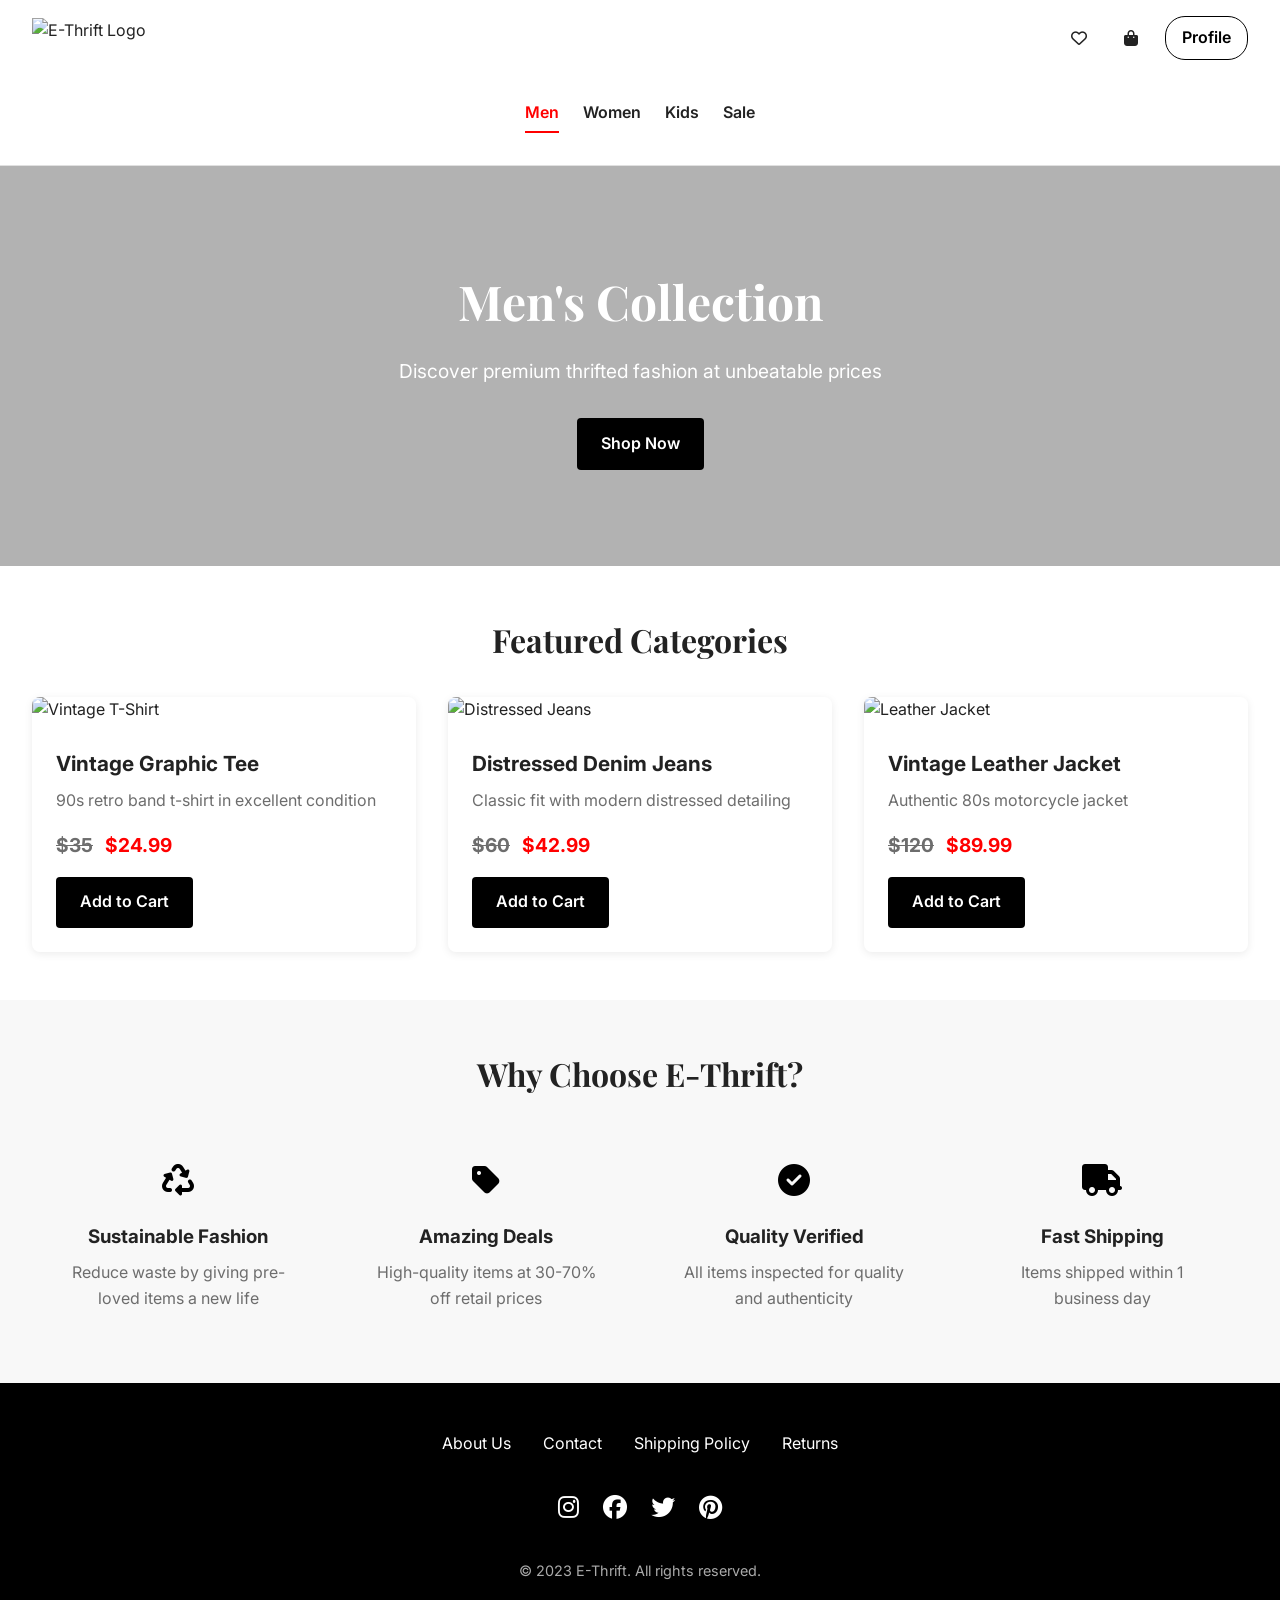
==== men.html @ 130fa540 "Create men.html" ====
<!DOCTYPE html>
<html lang="en">
<head>
  <meta charset="UTF-8">
  <meta name="viewport" content="width=device-width, initial-scale=1.0">
  <title>Men's Collection | E-Thrift</title>
  <link href="https://fonts.googleapis.com/css2?family=Inter:wght@300;400;600;700&family=Playfair+Display:wght@400;600&display=swap" rel="stylesheet">
  <link rel="stylesheet" href="https://cdnjs.cloudflare.com/ajax/libs/font-awesome/6.4.0/css/all.min.css">
  <style>
    :root {
      --primary: #000000;
      --secondary: #ffffff;
      --accent: #ff0000;
      --bg-light: #f8f8f8;
      --text-dark: #222222;
      --text-light: #ffffff;
      --text-grey: #6d6d6d;
      --border-gray: #e0e0e0;
      --transition: all 0.3s cubic-bezier(0.16, 1, 0.3, 1);
      --shadow-sm: 0 2px 8px rgba(0, 0, 0, 0.08);
      --shadow-md: 0 4px 12px rgba(0, 0, 0, 0.12);
    }

    * {
      margin: 0;
      padding: 0;
      box-sizing: border-box;
    }

    body {
      font-family: 'Inter', sans-serif;
      background-color: var(--secondary);
      color: var(--text-dark);
      line-height: 1.6;
    }

    /* Header Styles */
    header {
      position: sticky;
      top: 0;
      background-color: var(--secondary);
      border-bottom: 1px solid var(--border-gray);
      z-index: 100;
      padding: 1rem 2rem;
    }

    .header-container {
      max-width: 1400px;
      margin: 0 auto;
    }

    .header-top {
      display: flex;
      justify-content: space-between;
      align-items: center;
      padding-bottom: 1rem;
    }

    .logo {
      height: 40px;
    }

    .header-actions {
      display: flex;
      gap: 1rem;
      align-items: center;
    }

    .icon-box {
      position: relative;
      width: 36px;
      height: 36px;
      display: flex;
      align-items: center;
      justify-content: center;
      border-radius: 50%;
      transition: var(--transition);
      cursor: pointer;
    }

    .icon-box:hover {
      background-color: var(--bg-light);
    }

    .profile-link {
      padding: 0.5rem 1rem;
      border: 1px solid var(--primary);
      border-radius: 20px;
      font-weight: 600;
      text-decoration: none;
      color: var(--primary);
      transition: var(--transition);
    }

    .profile-link:hover {
      background-color: var(--primary);
      color: var(--secondary);
    }

    /* Navigation */
    nav {
      display: flex;
      justify-content: center;
      padding: 1rem 0;
    }

    .nav-container {
      display: flex;
      gap: 1.5rem;
    }

    .nav-link {
      text-decoration: none;
      color: var(--text-dark);
      font-weight: 600;
      padding: 0.5rem 0;
      position: relative;
    }

    .nav-link::after {
      content: '';
      position: absolute;
      bottom: 0;
      left: 0;
      width: 0;
      height: 2px;
      background-color: var(--primary);
      transition: var(--transition);
    }

    .nav-link:hover::after {
      width: 100%;
    }

    .nav-link.active {
      color: var(--accent);
    }

    .nav-link.active::after {
      background-color: var(--accent);
      width: 100%;
    }

    /* Hero Banner */
    .men-hero {
      height: 400px;
      background: linear-gradient(rgba(0,0,0,0.3), rgba(0,0,0,0.3)), 
                  url('https://images.unsplash.com/photo-1595950653106-6c9ebd614d3a?ixlib=rb-1.2.1&auto=format&fit=crop&w=1350&q=80');
      background-size: cover;
      background-position: center;
      display: flex;
      align-items: center;
      justify-content: center;
      color: var(--text-light);
      text-align: center;
    }

    .hero-content h1 {
      font-family: 'Playfair Display', serif;
      font-size: 3rem;
      margin-bottom: 1rem;
    }

    .hero-content p {
      font-size: 1.2rem;
      max-width: 600px;
      margin: 0 auto 2rem;
    }

    /* Product Categories */
    .categories {
      padding: 3rem 2rem;
      max-width: 1400px;
      margin: 0 auto;
    }

    .section-title {
      font-family: 'Playfair Display', serif;
      font-size: 2rem;
      margin-bottom: 2rem;
      text-align: center;
    }

    .category-grid {
      display: grid;
      grid-template-columns: repeat(auto-fill, minmax(300px, 1fr));
      gap: 2rem;
    }

    .category-card {
      border-radius: 8px;
      overflow: hidden;
      box-shadow: var(--shadow-sm);
      transition: var(--transition);
    }

    .category-card:hover {
      transform: translateY(-5px);
      box-shadow: var(--shadow-md);
    }

    .category-img {
      height: 300px;
      width: 100%;
      object-fit: cover;
    }

    .category-info {
      padding: 1.5rem;
    }

    .category-info h3 {
      font-size: 1.3rem;
      margin-bottom: 0.5rem;
    }

    .category-info p {
      color: var(--text-grey);
      margin-bottom: 1rem;
    }

    .price {
      font-weight: 700;
      font-size: 1.2rem;
      margin-bottom: 1rem;
      display: block;
    }

    .original-price {
      text-decoration: line-through;
      color: var(--text-grey);
      margin-right: 0.5rem;
    }

    .discounted-price {
      color: var(--accent);
    }

    .btn {
      display: inline-block;
      padding: 0.8rem 1.5rem;
      background-color: var(--primary);
      color: var(--secondary);
      border: none;
      border-radius: 4px;
      font-weight: 600;
      text-decoration: none;
      cursor: pointer;
      transition: var(--transition);
    }

    .btn:hover {
      background-color: #333;
    }

    /* Features Section */
    .features {
      background-color: var(--bg-light);
      padding: 3rem 2rem;
      text-align: center;
    }

    .features-grid {
      display: grid;
      grid-template-columns: repeat(auto-fit, minmax(250px, 1fr));
      gap: 2rem;
      max-width: 1200px;
      margin: 0 auto;
    }

    .feature-card {
      padding: 1.5rem;
    }

    .feature-icon {
      font-size: 2rem;
      margin-bottom: 1rem;
      color: var(--primary);
    }

    .feature-card h3 {
      margin-bottom: 0.5rem;
    }

    .feature-card p {
      color: var(--text-grey);
    }

    /* Footer */
    footer {
      background-color: var(--primary);
      color: var(--secondary);
      padding: 3rem 2rem;
      text-align: center;
    }

    .footer-links {
      display: flex;
      justify-content: center;
      gap: 2rem;
      margin-bottom: 2rem;
    }

    .footer-link {
      color: var(--secondary);
      text-decoration: none;
      transition: var(--transition);
    }

    .footer-link:hover {
      color: #ccc;
    }

    .social-links {
      display: flex;
      justify-content: center;
      gap: 1.5rem;
      margin-bottom: 2rem;
    }

    .social-link {
      color: var(--secondary);
      font-size: 1.5rem;
      transition: var(--transition);
    }

    .social-link:hover {
      transform: translateY(-3px);
    }

    .copyright {
      color: #aaa;
      font-size: 0.9rem;
    }

    /* Responsive */
    @media (max-width: 768px) {
      .hero-content h1 {
        font-size: 2rem;
      }
      
      .nav-container {
        gap: 1rem;
      }
      
      .category-grid {
        grid-template-columns: 1fr;
      }
    }
  </style>
</head>
<body>
  <header>
    <div class="header-container">
      <div class="header-top">
        <img src="assets/logo.png" alt="E-Thrift Logo" class="logo">
        <div class="header-actions">
          <div class="icon-box">
            <i class="far fa-heart"></i>
          </div>
          <div class="icon-box">
            <i class="fas fa-shopping-bag"></i>
          </div>
          <a href="#profile" class="profile-link">
            Profile
          </a>
        </div>
      </div>

      <nav>
        <div class="nav-container">
          <a href="#" class="nav-link active">Men</a>
          <a href="#" class="nav-link">Women</a>
          <a href="#" class="nav-link">Kids</a>
          <a href="#" class="nav-link">Sale</a>
        </div>
      </nav>
    </div>
  </header>

  <section class="men-hero">
    <div class="hero-content">
      <h1>Men's Collection</h1>
      <p>Discover premium thrifted fashion at unbeatable prices</p>
      <a href="#shop" class="btn">Shop Now</a>
    </div>
  </section>

  <section class="categories" id="shop">
    <h2 class="section-title">Featured Categories</h2>
    <div class="category-grid">
      <!-- T-Shirt -->
      <div class="category-card">
        <img src="https://images.unsplash.com/photo-1521572163474-6864f9cf17ab?ixlib=rb-1.2.1&auto=format&fit=crop&w=800&q=80" 
             alt="Vintage T-Shirt" class="category-img">
        <div class="category-info">
          <h3>Vintage Graphic Tee</h3>
          <p>90s retro band t-shirt in excellent condition</p>
          <span class="price">
            <span class="original-price">$35</span>
            <span class="discounted-price">$24.99</span>
          </span>
          <a href="#" class="btn">Add to Cart</a>
        </div>
      </div>

      <!-- Jeans -->
      <div class="category-card">
        <img src="https://images.unsplash.com/photo-1541099649105-f69ad21f3246?ixlib=rb-1.2.1&auto=format&fit=crop&w=800&q=80" 
             alt="Distressed Jeans" class="category-img">
        <div class="category-info">
          <h3>Distressed Denim Jeans</h3>
          <p>Classic fit with modern distressed detailing</p>
          <span class="price">
            <span class="original-price">$60</span>
            <span class="discounted-price">$42.99</span>
          </span>
          <a href="#" class="btn">Add to Cart</a>
        </div>
      </div>

      <!-- Jacket -->
      <div class="category-card">
        <img src="https://images.unsplash.com/photo-1551028719-00167b16eac5?ixlib=rb-1.2.1&auto=format&fit=crop&w=800&q=80" 
             alt="Leather Jacket" class="category-img">
        <div class="category-info">
          <h3>Vintage Leather Jacket</h3>
          <p>Authentic 80s motorcycle jacket</p>
          <span class="price">
            <span class="original-price">$120</span>
            <span class="discounted-price">$89.99</span>
          </span>
          <a href="#" class="btn">Add to Cart</a>
        </div>
      </div>
    </div>
  </section>

  <section class="features">
    <h2 class="section-title">Why Choose E-Thrift?</h2>
    <div class="features-grid">
      <div class="feature-card">
        <div class="feature-icon">
          <i class="fas fa-recycle"></i>
        </div>
        <h3>Sustainable Fashion</h3>
        <p>Reduce waste by giving pre-loved items a new life</p>
      </div>
      <div class="feature-card">
        <div class="feature-icon">
          <i class="fas fa-tag"></i>
        </div>
        <h3>Amazing Deals</h3>
        <p>High-quality items at 30-70% off retail prices</p>
      </div>
      <div class="feature-card">
        <div class="feature-icon">
          <i class="fas fa-check-circle"></i>
        </div>
        <h3>Quality Verified</h3>
        <p>All items inspected for quality and authenticity</p>
      </div>
      <div class="feature-card">
        <div class="feature-icon">
          <i class="fas fa-truck"></i>
        </div>
        <h3>Fast Shipping</h3>
        <p>Items shipped within 1 business day</p>
      </div>
    </div>
  </section>

  <footer>
    <div class="footer-links">
      <a href="#" class="footer-link">About Us</a>
      <a href="#" class="footer-link">Contact</a>
      <a href="#" class="footer-link">Shipping Policy</a>
      <a href="#" class="footer-link">Returns</a>
    </div>
    <div class="social-links">
      <a href="#" class="social-link"><i class="fab fa-instagram"></i></a>
      <a href="#" class="social-link"><i class="fab fa-facebook"></i></a>
      <a href="#" class="social-link"><i class="fab fa-twitter"></i></a>
      <a href="#" class="social-link"><i class="fab fa-pinterest"></i></a>
    </div>
    <p class="copyright">© 2023 E-Thrift. All rights reserved.</p>
  </footer>
</body>
</html>
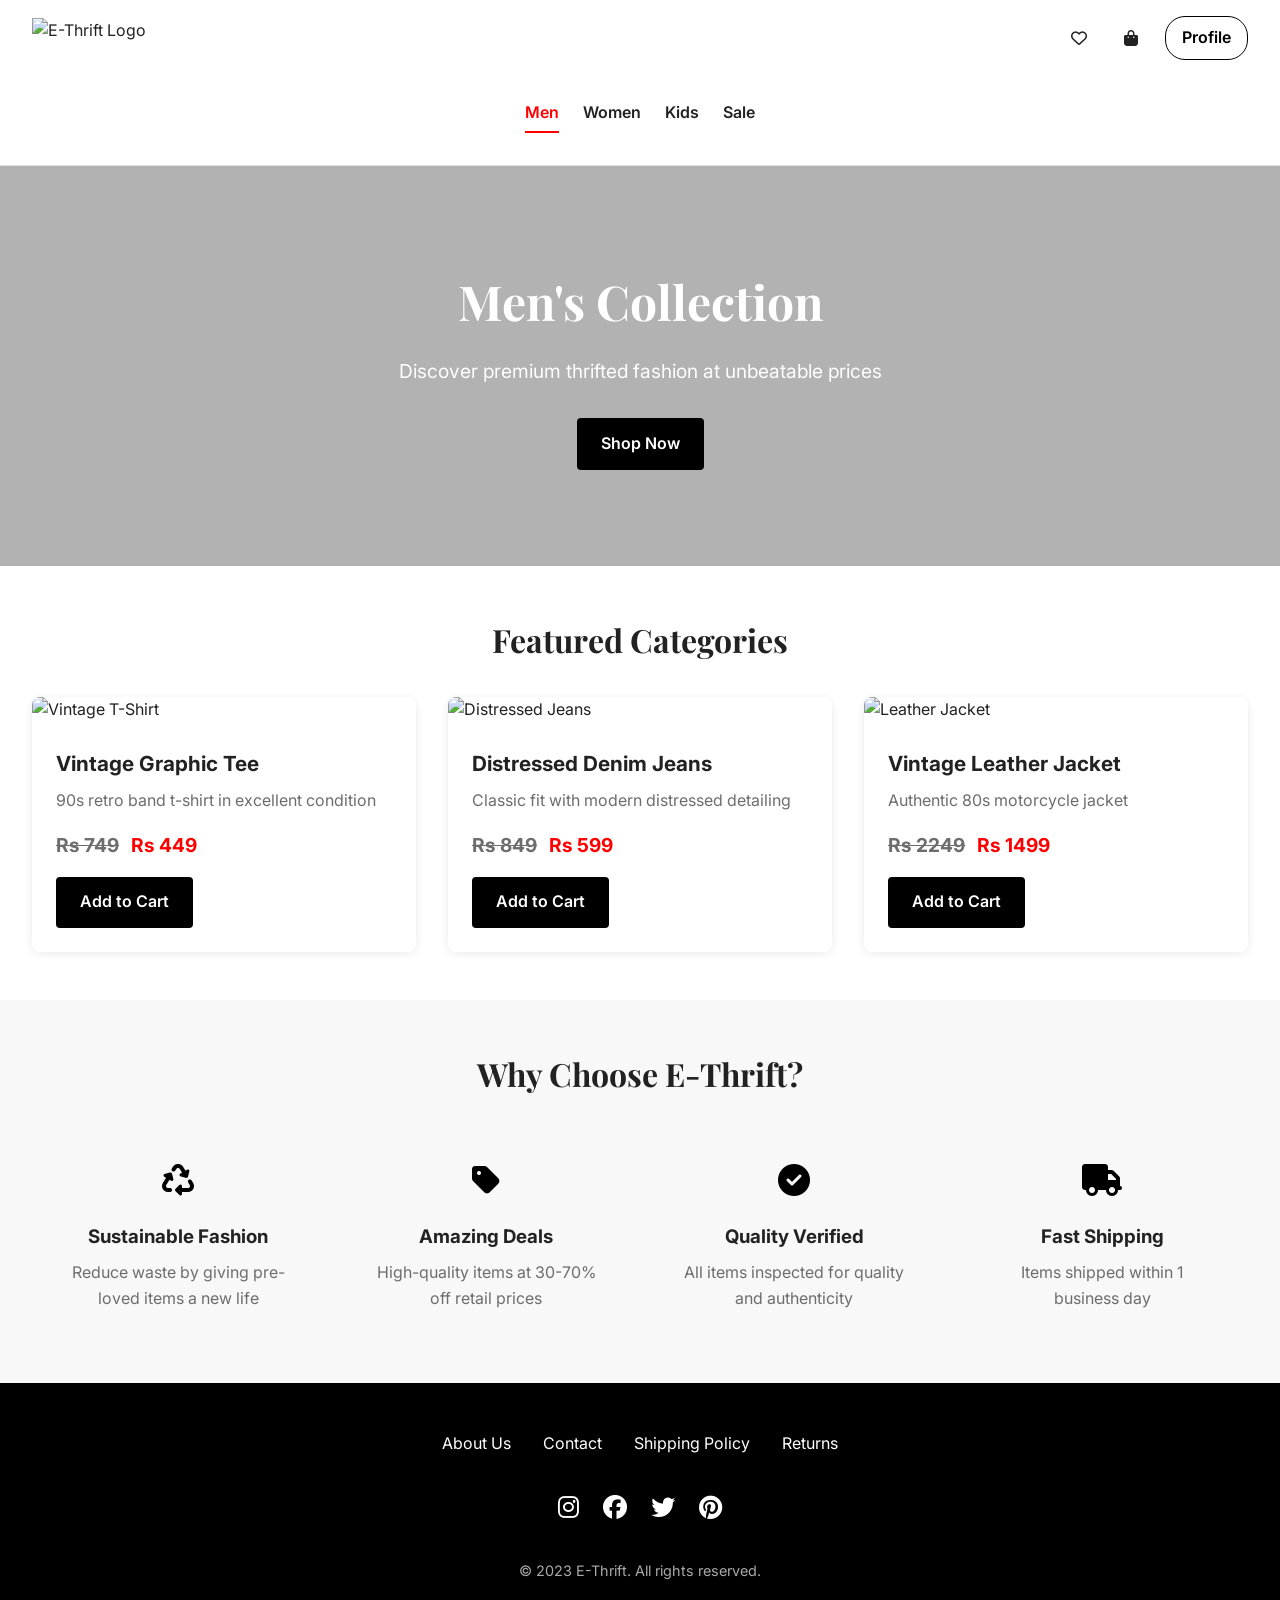
==== commit 7f49335a: "Update men.html" ====
--- a/men.html
+++ b/men.html
@@ -397,8 +397,8 @@
           <h3>Vintage Graphic Tee</h3>
           <p>90s retro band t-shirt in excellent condition</p>
           <span class="price">
-            <span class="original-price">$35</span>
-            <span class="discounted-price">$24.99</span>
+            <span class="original-price">Rs 749</span>
+            <span class="discounted-price">Rs 449</span>
           </span>
           <a href="#" class="btn">Add to Cart</a>
         </div>
@@ -412,8 +412,8 @@
           <h3>Distressed Denim Jeans</h3>
           <p>Classic fit with modern distressed detailing</p>
           <span class="price">
-            <span class="original-price">$60</span>
-            <span class="discounted-price">$42.99</span>
+            <span class="original-price">Rs 849</span>
+            <span class="discounted-price">Rs 599</span>
           </span>
           <a href="#" class="btn">Add to Cart</a>
         </div>
@@ -427,8 +427,8 @@
           <h3>Vintage Leather Jacket</h3>
           <p>Authentic 80s motorcycle jacket</p>
           <span class="price">
-            <span class="original-price">$120</span>
-            <span class="discounted-price">$89.99</span>
+            <span class="original-price">Rs 2249</span>
+            <span class="discounted-price">Rs 1499</span>
           </span>
           <a href="#" class="btn">Add to Cart</a>
         </div>
